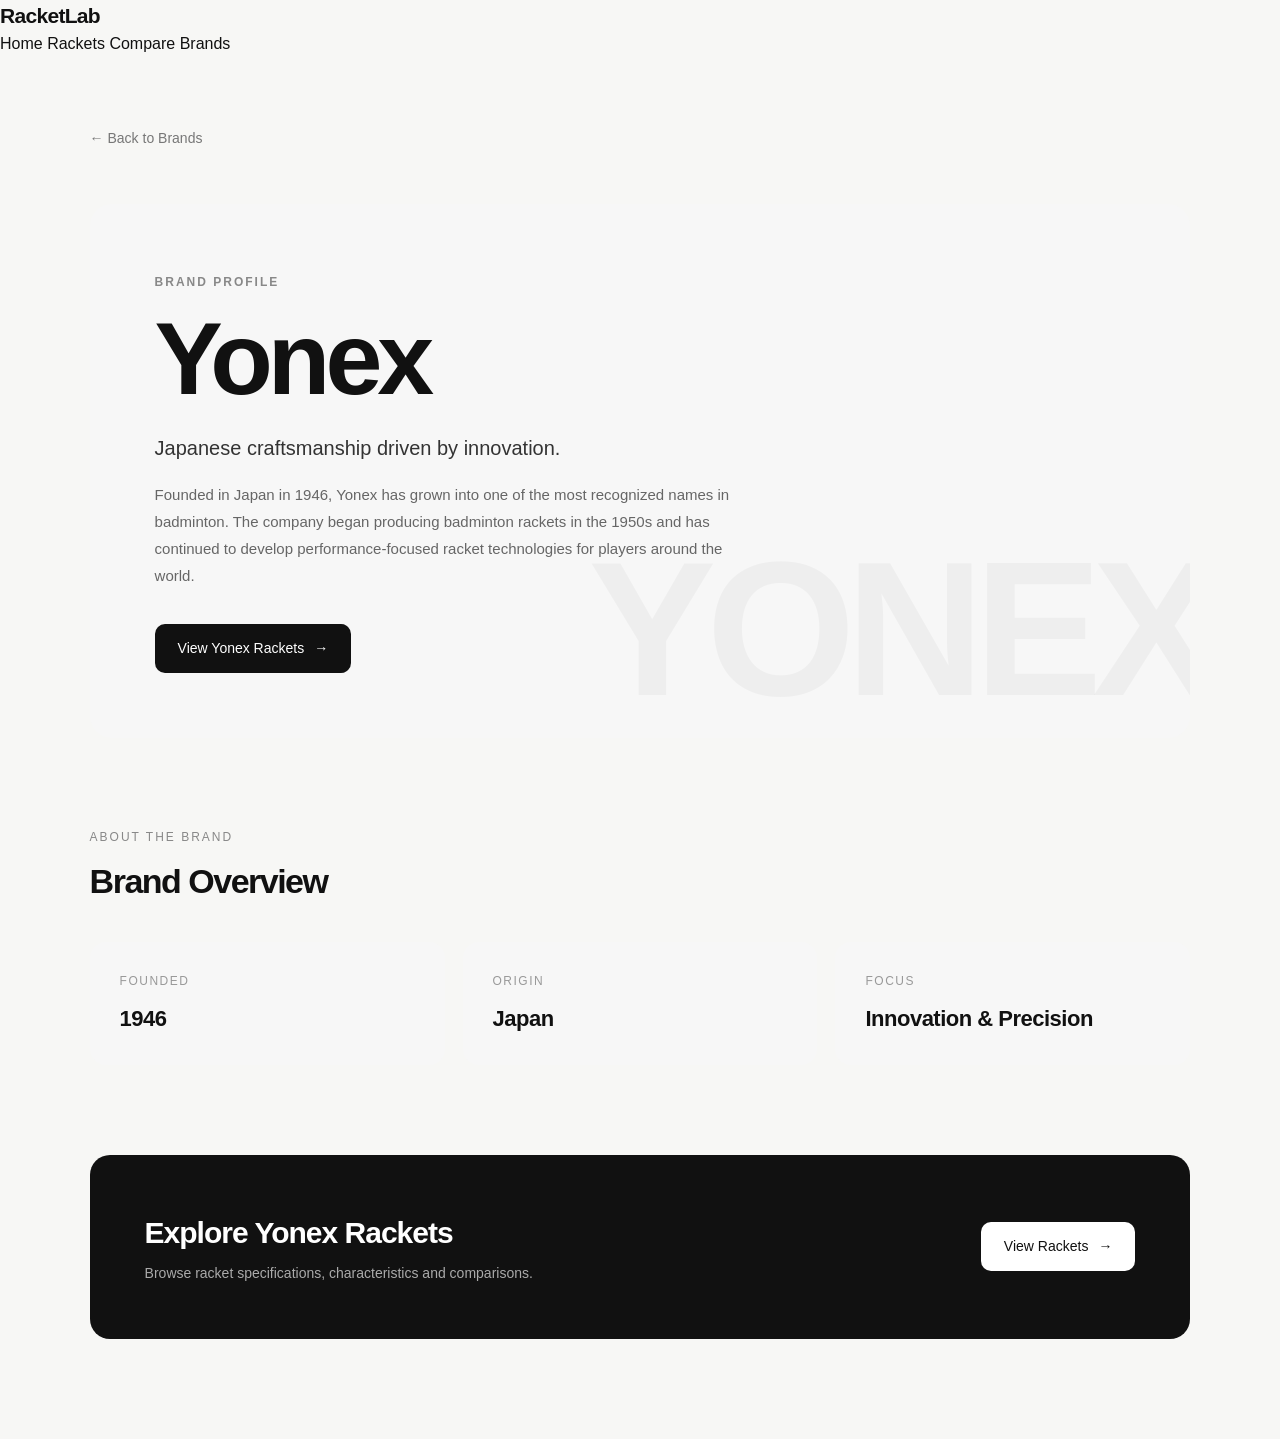
==== brand.html @ 1e46c730 "Create brand.html" ====
<!DOCTYPE html>
<html lang="en">

<head>
    <meta charset="UTF-8">

    <meta
        name="viewport"
        content="width=device-width, initial-scale=1.0"
    >

    <title>Brand — RacketLab</title>

    <link rel="stylesheet" href="style.css">

    <style>

        /* =========================================================
           BRAND DETAIL PAGE ONLY
           Does not change the rest of RacketLab.
        ========================================================= */

        .brand-detail-page {
            padding: 70px 7% 100px;
            max-width: 1400px;
            margin: 0 auto;
        }


        /* BACK LINK */

        .brand-back {
            display: inline-flex;
            align-items: center;
            gap: 8px;

            margin-bottom: 55px;

            color: #777;
            text-decoration: none;
            font-size: 14px;

            transition:
                color 0.25s ease,
                transform 0.25s ease;
        }

        .brand-back:hover {
            color: #111;
            transform: translateX(-4px);
        }


        /* HERO */

        .brand-detail-hero {
            min-height: 400px;

            display: flex;
            align-items: center;
            justify-content: space-between;

            gap: 70px;

            padding: 65px;

            border-radius: 22px;

            background: #f7f7f7;

            overflow: hidden;

            position: relative;

            animation: brandFadeUp 0.7s ease both;
        }


        .brand-detail-content {
            max-width: 650px;
            position: relative;
            z-index: 2;
        }


        .brand-label {
            display: inline-block;

            margin-bottom: 22px;

            font-size: 12px;
            font-weight: 600;

            letter-spacing: 2px;
            text-transform: uppercase;

            color: #888;
        }


        .brand-detail-title {
            font-size: clamp(55px, 8vw, 105px);

            line-height: 0.9;
            letter-spacing: -5px;

            margin: 0 0 28px;

            font-weight: 700;
        }


        .brand-detail-tagline {
            font-size: 20px;
            line-height: 1.5;

            margin-bottom: 18px;

            color: #333;
        }


        .brand-detail-description {
            max-width: 600px;

            color: #666;

            font-size: 15px;
            line-height: 1.8;

            margin-bottom: 35px;
        }


        /* BUTTON */

        .brand-racket-button {
            display: inline-flex;
            align-items: center;
            justify-content: center;

            gap: 10px;

            padding: 14px 23px;

            border-radius: 10px;

            background: #111;
            color: white;

            text-decoration: none;

            font-size: 14px;
            font-weight: 500;

            transition:
                transform 0.25s ease,
                box-shadow 0.25s ease,
                background 0.25s ease;
        }


        .brand-racket-button:hover {
            transform: translateY(-3px);

            box-shadow:
                0 10px 25px rgba(0, 0, 0, 0.15);

            background: #222;
        }


        .brand-racket-button .arrow {
            transition: transform 0.25s ease;
        }


        .brand-racket-button:hover .arrow {
            transform: translateX(4px);
        }


        /* LARGE BACKGROUND BRAND TEXT */

        .brand-background-text {
            position: absolute;

            right: -20px;
            bottom: -35px;

            font-size: clamp(90px, 15vw, 230px);

            font-weight: 700;
            letter-spacing: -10px;

            color: rgba(0, 0, 0, 0.035);

            user-select: none;
            pointer-events: none;

            white-space: nowrap;
        }


        /* INFORMATION */

        .brand-info-section {
            margin-top: 90px;

            animation: brandFadeUp 0.7s ease 0.15s both;
        }


        .brand-info-header {
            margin-bottom: 35px;
        }


        .brand-info-header span {
            display: block;

            color: #888;

            font-size: 12px;
            letter-spacing: 2px;

            text-transform: uppercase;

            margin-bottom: 10px;
        }


        .brand-info-header h2 {
            font-size: 34px;
            letter-spacing: -1.5px;

            margin: 0;
        }


        /* FACT CARDS */

        .brand-facts {
            display: grid;

            grid-template-columns:
                repeat(3, minmax(0, 1fr));

            gap: 18px;
        }


        .brand-fact {
            padding: 30px;

            background: #f7f7f7;

            border-radius: 16px;

            transition:
                transform 0.3s ease,
                box-shadow 0.3s ease;
        }


        .brand-fact:hover {
            transform: translateY(-5px);

            box-shadow:
                0 14px 35px rgba(0, 0, 0, 0.07);
        }


        .brand-fact-label {
            font-size: 12px;

            color: #999;

            text-transform: uppercase;

            letter-spacing: 1.5px;

            margin-bottom: 12px;
        }


        .brand-fact-value {
            font-size: 22px;

            font-weight: 600;

            letter-spacing: -0.5px;
        }


        /* BOTTOM CTA */

        .brand-bottom-cta {
            margin-top: 90px;

            padding: 55px;

            border-radius: 20px;

            background: #111;
            color: white;

            display: flex;

            justify-content: space-between;
            align-items: center;

            gap: 30px;

            animation: brandFadeUp 0.7s ease 0.25s both;
        }


        .brand-bottom-cta h2 {
            margin: 0 0 8px;

            font-size: 30px;
            letter-spacing: -1px;
        }


        .brand-bottom-cta p {
            margin: 0;

            color: #aaa;
            font-size: 14px;
        }


        .brand-bottom-cta .brand-racket-button {
            background: white;
            color: #111;

            flex-shrink: 0;
        }


        /* ANIMATION */

        @keyframes brandFadeUp {

            from {
                opacity: 0;
                transform: translateY(18px);
            }

            to {
                opacity: 1;
                transform: translateY(0);
            }

        }


        /* MOBILE */

        @media (max-width: 800px) {

            .brand-detail-page {
                padding:
                    40px 5% 70px;
            }


            .brand-detail-hero {
                padding: 40px 28px;

                min-height: 420px;
            }


            .brand-detail-title {
                letter-spacing: -3px;
            }


            .brand-detail-tagline {
                font-size: 18px;
            }


            .brand-facts {
                grid-template-columns: 1fr;
            }


            .brand-bottom-cta {
                flex-direction: column;
                align-items: flex-start;

                padding: 38px 28px;
            }


            .brand-background-text {
                right: -10px;
                bottom: -15px;
            }

        }


        /* Accessibility */

        @media (prefers-reduced-motion: reduce) {

            .brand-detail-hero,
            .brand-info-section,
            .brand-bottom-cta {
                animation: none;
            }

            .brand-fact,
            .brand-racket-button,
            .brand-back {
                transition: none;
            }

        }

    </style>

</head>


<body>


    <!-- =========================================================
         NAVIGATION
         Keep this identical to your other pages
    ========================================================= -->

    <nav>

        <a href="index.html" class="logo">
            RacketLab
        </a>

        <div class="nav-links">

            <a href="index.html">
                Home
            </a>

            <a href="rackets.html">
                Rackets
            </a>

            <a href="compare.html">
                Compare
            </a>

            <a href="brands.html" class="active">
                Brands
            </a>

        </div>

    </nav>



    <!-- =========================================================
         BRAND PAGE
    ========================================================= -->

    <main class="brand-detail-page">


        <a
            href="brands.html"
            class="brand-back"
        >
            ← Back to Brands
        </a>



        <!-- HERO -->

        <section class="brand-detail-hero">

            <div class="brand-detail-content">

                <span class="brand-label">
                    Brand Profile
                </span>


                <h1
                    id="brandTitle"
                    class="brand-detail-title"
                >
                    Yonex
                </h1>


                <p
                    id="brandTagline"
                    class="brand-detail-tagline"
                >
                </p>


                <p
                    id="brandDescription"
                    class="brand-detail-description"
                >
                </p>


                <a
                    id="brandRacketButton"
                    class="brand-racket-button"
                    href="rackets.html"
                >

                    <span id="brandButtonText">
                        View Rackets
                    </span>

                    <span class="arrow">
                        →
                    </span>

                </a>

            </div>


            <div
                id="brandBackgroundText"
                class="brand-background-text"
            >
                YONEX
            </div>

        </section>



        <!-- BRAND INFORMATION -->

        <section class="brand-info-section">

            <div class="brand-info-header">

                <span>
                    About the Brand
                </span>

                <h2>
                    Brand Overview
                </h2>

            </div>


            <div class="brand-facts">


                <div class="brand-fact">

                    <div class="brand-fact-label">
                        Founded
                    </div>

                    <div
                        id="brandFounded"
                        class="brand-fact-value"
                    >
                    </div>

                </div>



                <div class="brand-fact">

                    <div class="brand-fact-label">
                        Origin
                    </div>

                    <div
                        id="brandOrigin"
                        class="brand-fact-value"
                    >
                    </div>

                </div>



                <div class="brand-fact">

                    <div class="brand-fact-label">
                        Focus
                    </div>

                    <div
                        id="brandFocus"
                        class="brand-fact-value"
                    >
                    </div>

                </div>


            </div>

        </section>



        <!-- BOTTOM BUTTON -->

        <section class="brand-bottom-cta">

            <div>

                <h2 id="brandBottomTitle">
                    Explore Yonex Rackets
                </h2>

                <p>
                    Browse racket specifications,
                    characteristics and comparisons.
                </p>

            </div>


            <a
                id="brandBottomButton"
                class="brand-racket-button"
                href="rackets.html"
            >

                View Rackets

                <span class="arrow">
                    →
                </span>

            </a>

        </section>


    </main>



    <script>

        /* =========================================================
           BRAND DATA
        ========================================================= */

        const brands = {

            Yonex: {

                name: "Yonex",

                tagline:
                    "Japanese craftsmanship driven by innovation.",

                description:
                    "Founded in Japan in 1946, Yonex has grown into one of the most recognized names in badminton. The company began producing badminton rackets in the 1950s and has continued to develop performance-focused racket technologies for players around the world.",

                founded:
                    "1946",

                origin:
                    "Japan",

                focus:
                    "Innovation & Precision",

                racketUrl:
                    "rackets.html?brand=Yonex"

            },


            Victor: {

                name: "Victor",

                tagline:
                    "Performance equipment built around badminton.",

                description:
                    "Founded in Taipei in 1968, Victor has developed into a global badminton equipment brand focused on rackets, footwear, apparel and accessories. The company works closely with professional players and badminton organizations while continuing to develop performance-oriented equipment.",

                founded:
                    "1968",

                origin:
                    "Taiwan",

                focus:
                    "Performance & Control",

                racketUrl:
                    "rackets.html?brand=Victor"

            }

        };



        /* =========================================================
           GET BRAND FROM URL
        ========================================================= */

        const params =
            new URLSearchParams(
                window.location.search
            );


        let brandName =
            params.get("brand");


        /* Fix capitalization if needed */

        if (brandName) {

            brandName =
                brandName.charAt(0).toUpperCase()
                +
                brandName.slice(1).toLowerCase();

        }


        /* Default */

        if (!brands[brandName]) {

            brandName = "Yonex";

        }


        const brand =
            brands[brandName];



        /* =========================================================
           UPDATE PAGE
        ========================================================= */

        document.title =
            `${brand.name} — RacketLab`;


        document.getElementById(
            "brandTitle"
        ).textContent =
            brand.name;


        document.getElementById(
            "brandBackgroundText"
        ).textContent =
            brand.name.toUpperCase();


        document.getElementById(
            "brandTagline"
        ).textContent =
            brand.tagline;


        document.getElementById(
            "brandDescription"
        ).textContent =
            brand.description;


        document.getElementById(
            "brandFounded"
        ).textContent =
            brand.founded;


        document.getElementById(
            "brandOrigin"
        ).textContent =
            brand.origin;


        document.getElementById(
            "brandFocus"
        ).textContent =
            brand.focus;


        document.getElementById(
            "brandButtonText"
        ).textContent =
            `View ${brand.name} Rackets`;


        document.getElementById(
            "brandRacketButton"
        ).href =
            brand.racketUrl;


        document.getElementById(
            "brandBottomButton"
        ).href =
            brand.racketUrl;


        document.getElementById(
            "brandBottomTitle"
        ).textContent =
            `Explore ${brand.name} Rackets`;

    </script>


</body>

</html>
---- style.css ----
* {
    box-sizing: border-box;
    margin: 0;
    padding: 0;
}


body {

    font-family:
        Inter,
        Arial,
        sans-serif;

    background: #f7f7f5;

    color: #111;

    line-height: 1.5;

}


a {

    color: inherit;

    text-decoration: none;

}


.navbar {

    height: 76px;

    padding:
        0 6%;

    display: flex;

    align-items: center;

    justify-content: space-between;

    background: rgba(247,247,245,.92);

    border-bottom:
        1px solid #e5e5e2;

    position: sticky;

    top: 0;

    z-index: 100;

    backdrop-filter: blur(12px);

}


.logo {

    font-size: 21px;

    font-weight: 800;

    letter-spacing: -0.7px;

}


.navbar nav {

    display: flex;

    gap: 32px;

}


.navbar nav a {

    color: #777;

    font-size: 14px;

    transition: .2s;

}


.navbar nav a:hover,
.navbar nav a.active {

    color: #111;

}


.hero {
    min-height: 650px;
    display: grid;
    grid-template-columns: 1fr 1fr;
    align-items: center;
    gap: 40px;
    padding: 80px 8%;
    overflow: hidden;
}

.hero-content {
    max-width: 760px;
}

.hero-visual {
    height: 560px;
    display: flex;
    align-items: center;
    justify-content: center;
}

.hero-visual img {
    width: 100%;
    height: 100%;
    object-fit: contain;
    object-position: center;
    display: block;
}


.hero-content {

    max-width: 760px;

}


.eyebrow {

    font-size: 11px;

    letter-spacing: 2px;

    font-weight: 700;

    color: #777;

    margin-bottom: 18px;

}


.hero h1 {

    font-size:
        clamp(54px, 8vw, 100px);

    line-height: .94;

    letter-spacing: -5px;

    margin-bottom: 30px;

}


.hero-description {

    max-width: 540px;

    font-size: 18px;

    color: #666;

    margin-bottom: 35px;

}


.primary-button {

    display: inline-block;

    background: #111;

    color: white;

    padding:
        14px 22px;

    border-radius: 30px;

    font-size: 14px;

    font-weight: 600;

    transition: .2s;

}


.primary-button:hover {

    transform: translateY(-2px);

}


.home-section,
.explorer {

    padding:
        80px 7%;

}


.section-header {

    display: flex;

    justify-content: space-between;

    align-items: end;

    margin-bottom: 35px;

}


.section-header h2,
.page-header h1 {

    font-size: 42px;

    letter-spacing: -2px;

}


.text-link {

    font-size: 14px;

    color: #777;

}


.page-header {

    padding:
        100px 7% 50px;

}


.page-header h1 {

    font-size: 64px;

    margin-bottom: 15px;

}


.page-header > p:last-child {

    color: #777;

}


.racket-grid {

    display: grid;

    grid-template-columns:
        repeat(3, 1fr);

    gap: 22px;

}


.racket-card {

    background: white;

    border: 1px solid #e7e7e4;

    border-radius: 18px;

    overflow: hidden;

    cursor: pointer;

    transition:
        transform .25s,
        box-shadow .25s;

}


.racket-card:hover {

    transform: translateY(-5px);

    box-shadow:
        0 15px 35px rgba(0,0,0,.07);

}


/* =========================
   RACKET CARD IMAGE
   ========================= */

.racket-image {
    height: 310px;
    position: relative;

    display: flex;
    align-items: center;
    justify-content: center;

    background: #f7f7f5;

    overflow: hidden;
}

/* subtle inner lighting */
.racket-image::before {
    content: "";
    position: absolute;
    inset: 0;

    background:
        radial-gradient(
            circle at 50% 45%,
            rgba(255,255,255,0.95) 0%,
            rgba(255,255,255,0.55) 45%,
            rgba(245,245,242,0) 75%
        );

    pointer-events: none;
}

/* racket image */
.racket-image img {
    position: relative;
    z-index: 1;

    width: 88%;
    height: 88%;

    object-fit: contain;

    padding: 12px;

    box-sizing: border-box;

    transition:
        transform .35s ease,
        filter .35s ease;
}

/* premium hover effect */
.racket-card:hover .racket-image img {
    transform: scale(1.04);
    filter: brightness(1.02);
}

.racket-card-info {

    padding: 22px;

}


.brand {

    color: #888;

    font-size: 12px;

    margin-bottom: 5px;

}


.racket-card h3 {

    font-size: 20px;

    letter-spacing: -.5px;

    margin-bottom: 7px;

}


.racket-meta {

    color: #777;

    font-size: 13px;

}


.mini-stats {

    display: flex;

    gap: 25px;

    margin-top: 20px;

    font-size: 11px;

    color: #888;

}


.mini-stats strong {

    display: block;

    color: #111;

    font-size: 17px;

}


.search-box {

    margin-bottom: 22px;

}


.search-box input {

    width: 100%;

    padding: 17px 20px;

    border:
        1px solid #ddd;

    border-radius: 12px;

    background: white;

    font-size: 15px;

    outline: none;

}


.search-box input:focus {

    border-color: #111;

}


.filters {

    display: flex;

    gap: 8px;

    margin-bottom: 35px;

}


.filter-button {

    border:
        1px solid #ddd;

    background: white;

    padding:
        9px 17px;

    border-radius: 30px;

    cursor: pointer;

}


.filter-button.active {

    background: #111;

    color: white;

    border-color: #111;

}


.explorer-top {

    display: flex;

    justify-content: space-between;

    align-items: center;

    margin-bottom: 20px;

    color: #777;

    font-size: 13px;

}


#sort-select {

    padding: 9px 13px;

    border:
        1px solid #ddd;

    border-radius: 8px;

    background: white;

}


/* DETAIL PAGE */


.racket-detail {

    max-width: 1200px;

    margin: auto;

    padding:
        55px 6% 100px;

}


.back-link {

    color: #777;

    font-size: 13px;

}


.detail-hero-grid {

    display: grid;

    grid-template-columns:
        1fr 1fr;

    gap: 70px;

    align-items: center;

    padding:
        50px 0 70px;

}


.detail-image {

    height: 500px;

    background: #f1f1ee;

    border-radius: 22px;

    display: flex;

    align-items: center;

    justify-content: center;

}


.detail-image img {

    width: 85%;

    height: 85%;

    object-fit: contain;

}


.detail-heading h1 {

    font-size:
        clamp(45px, 6vw, 75px);

    line-height: .95;

    letter-spacing: -4px;

    margin-bottom: 18px;

}


.detail-category {

    color: #777;

    margin-bottom: 40px;

}


.quick-specs {

    display: grid;

    grid-template-columns:
        repeat(3, 1fr);

    border-top:
        1px solid #ddd;

    border-bottom:
        1px solid #ddd;

}


.quick-specs div {

    padding:
        18px 10px;

}


.quick-specs span {

    display: block;

    font-size: 11px;

    color: #888;

    margin-bottom: 4px;

}


.quick-specs strong {

    font-size: 14px;

}


.detail-tabs {

    max-width: 1200px;

    margin:
        0 auto;

    padding:
        0 6%;

    display: flex;

    gap: 35px;

    border-bottom:
        1px solid #ddd;

}


.detail-tab {

    border: none;

    background: none;

    padding:
        17px 0;

    font-size: 14px;

    color: #888;

    cursor: pointer;

    position: relative;

}


.detail-tab.active {

    color: #111;

}


.detail-tab.active::after {

    content: "";

    position: absolute;

    left: 0;

    right: 0;

    bottom: -1px;

    height: 2px;

    background: #111;

}


.detail-content {

    max-width: 1200px;

    margin:
        0 auto;

    padding:
        45px 6% 100px;

}


.characteristic-grid {

    display: grid;

    grid-template-columns:
        repeat(2, 1fr);

    gap:
        20px 50px;

}


.rating-row {

    padding:
        10px 0;

}


.rating-label {

    display: flex;

    justify-content: space-between;

    font-size: 13px;

    margin-bottom: 8px;

}


.rating-bar {

    height: 5px;

    background: #e5e5e2;

    border-radius: 10px;

    overflow: hidden;

}


.rating-fill {

    height: 100%;

    background: #111;

}


.spec-table {

    max-width: 800px;

}


.spec-row {

    display: flex;

    justify-content: space-between;

    padding:
        17px 0;

    border-bottom:
        1px solid #e5e5e2;

    font-size: 14px;

}


.spec-row span {

    color: #777;

}


.description-box {

    max-width: 850px;

}


.description-box > p {

    font-size: 19px;

    line-height: 1.8;

    white-space: pre-line;

}


.description-columns {

    display: grid;

    grid-template-columns:
        1fr 1fr;

    gap: 50px;

    margin-top: 50px;

}


.description-columns h3 {

    margin-bottom: 15px;

}


.description-columns li {

    list-style: none;

    color: #666;

    margin-bottom: 8px;

}


.not-found {

    text-align: center;

    padding: 150px 20px;

}


footer {

    padding:
        50px 7%;

    border-top:
        1px solid #e5e5e2;

    color: #888;

}


.footer-logo {

    color: #111;

    font-weight: 800;

    margin-bottom: 5px;

}


/* MOBILE */


@media (max-width: 800px) {

    .navbar {

        padding:
            0 5%;

    }


    .navbar nav {

        gap: 15px;

    }


    .navbar nav a {

        font-size: 12px;

    }


    .hero {

        min-height: 550px;

        padding:
            60px 7%;

    }


    .hero h1 {

        letter-spacing: -3px;

    }


    .racket-grid {

        grid-template-columns:
            1fr;

    }


    .detail-hero-grid {

        grid-template-columns:
            1fr;

        gap: 35px;

    }


    .detail-image {

        height: 350px;

    }


    .characteristic-grid {

        grid-template-columns:
            1fr;

    }


    .description-columns {

        grid-template-columns:
            1fr;

    }


    .page-header h1 {

        font-size: 48px;

    }

}
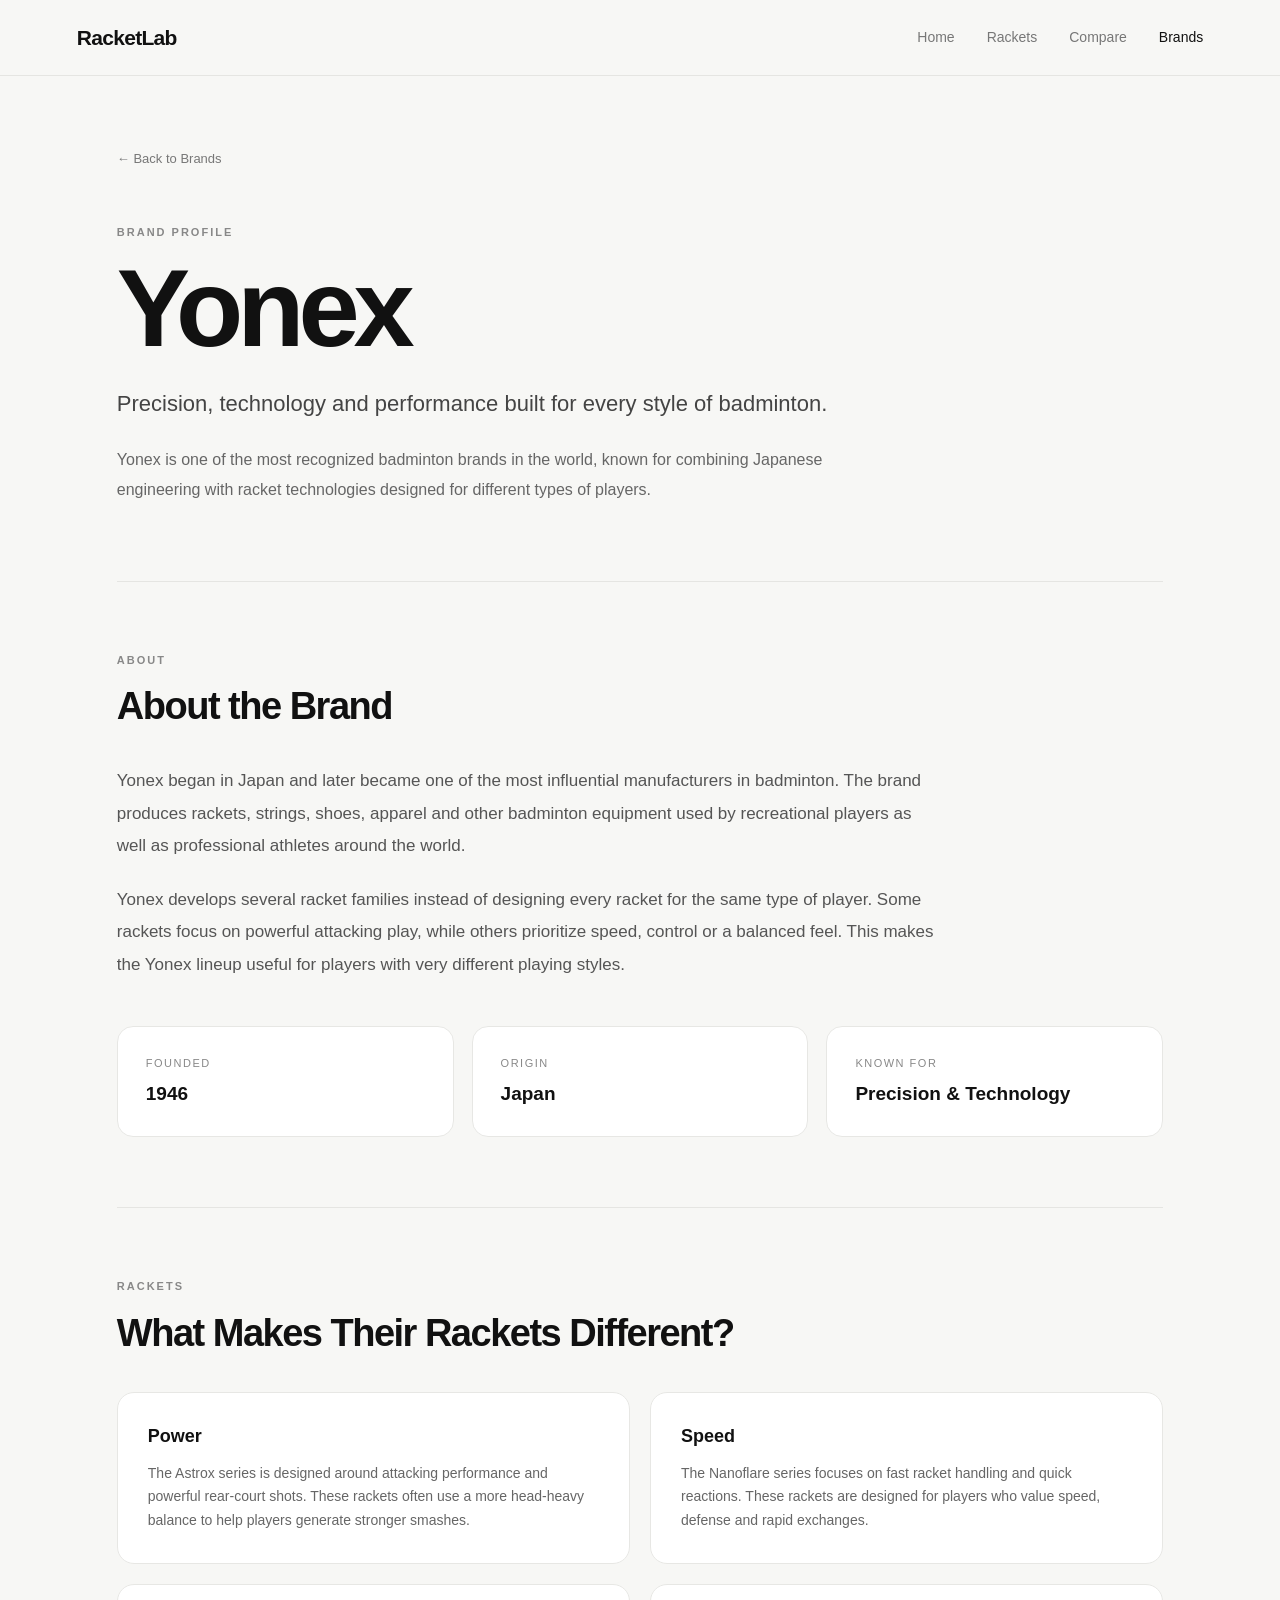
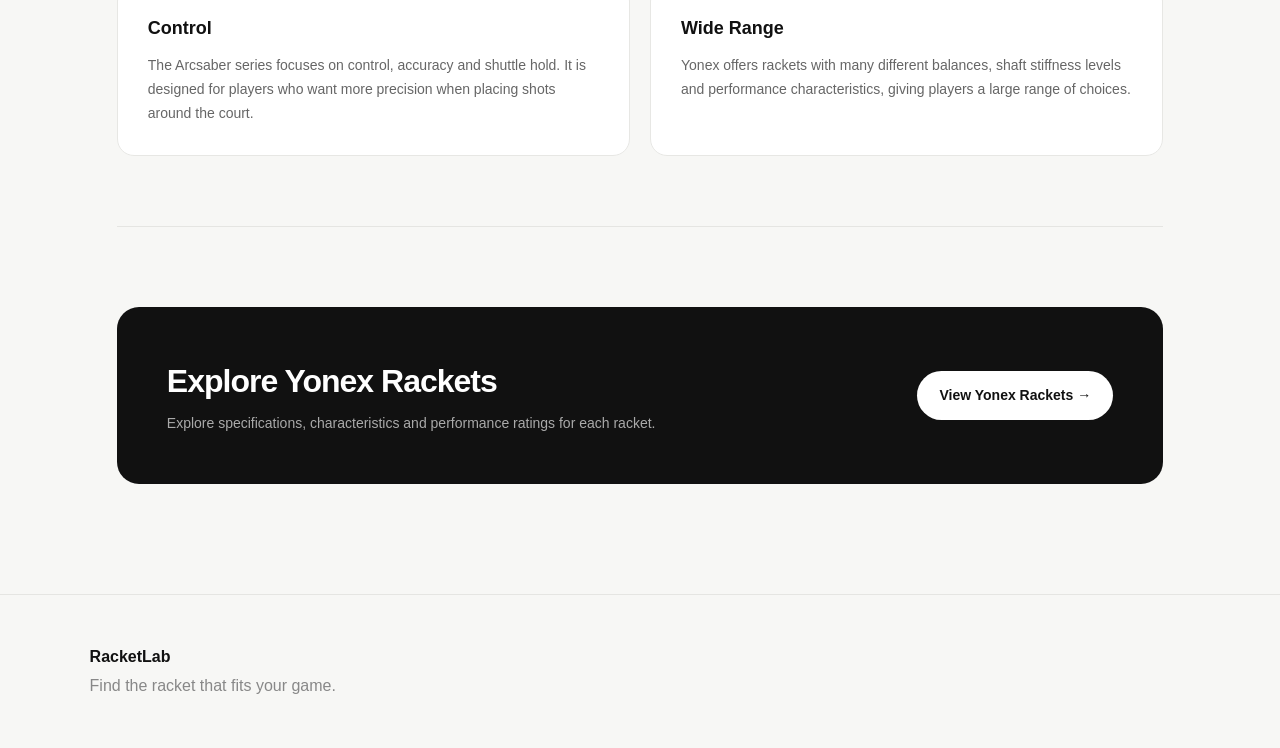
==== commit 69c0dc12: "Update brand.html" ====
--- a/brand.html
+++ b/brand.html
@@ -16,371 +16,348 @@
     <style>
 
         /* =========================================================
-           BRAND DETAIL PAGE ONLY
-           Does not change the rest of RacketLab.
+           BRAND DETAIL PAGE
         ========================================================= */
 
         .brand-detail-page {
-            padding: 70px 7% 100px;
-            max-width: 1400px;
+            max-width: 1200px;
             margin: 0 auto;
-        }
-
-
-        /* BACK LINK */
+            padding: 70px 6% 110px;
+        }
+
+
+        /* BACK BUTTON */
 
         .brand-back {
-            display: inline-flex;
-            align-items: center;
-            gap: 8px;
+            display: inline-block;
 
             margin-bottom: 55px;
 
+            font-size: 13px;
             color: #777;
-            text-decoration: none;
-            font-size: 14px;
-
-            transition:
-                color 0.25s ease,
-                transform 0.25s ease;
+
+            transition: 0.2s;
         }
 
         .brand-back:hover {
             color: #111;
-            transform: translateX(-4px);
-        }
-
-
-        /* HERO */
-
-        .brand-detail-hero {
-            min-height: 400px;
-
-            display: flex;
-            align-items: center;
-            justify-content: space-between;
-
-            gap: 70px;
-
-            padding: 65px;
-
-            border-radius: 22px;
-
-            background: #f7f7f7;
-
-            overflow: hidden;
-
-            position: relative;
-
-            animation: brandFadeUp 0.7s ease both;
-        }
-
-
-        .brand-detail-content {
-            max-width: 650px;
-            position: relative;
-            z-index: 2;
+            transform: translateX(-3px);
+        }
+
+
+        /* BRAND HERO */
+
+        .brand-hero {
+            padding-bottom: 75px;
+
+            border-bottom:
+                1px solid #e5e5e2;
         }
 
 
         .brand-label {
-            display: inline-block;
+            font-size: 11px;
+
+            font-weight: 700;
+
+            letter-spacing: 2px;
+
+            text-transform: uppercase;
+
+            color: #888;
+
+            margin-bottom: 18px;
+        }
+
+
+        .brand-title {
+            font-size:
+                clamp(60px, 10vw, 110px);
+
+            line-height: 0.9;
+
+            letter-spacing: -6px;
+
+            margin-bottom: 30px;
+        }
+
+
+        .brand-tagline {
+            max-width: 750px;
+
+            font-size: 22px;
+
+            line-height: 1.5;
+
+            color: #444;
+
+            margin-bottom: 25px;
+        }
+
+
+        .brand-intro {
+            max-width: 760px;
+
+            font-size: 16px;
+
+            line-height: 1.9;
+
+            color: #666;
+        }
+
+
+
+        /* =========================================================
+           BRAND INFORMATION
+        ========================================================= */
+
+        .brand-section {
+            padding: 70px 0;
+
+            border-bottom:
+                1px solid #e5e5e2;
+        }
+
+
+        .brand-section-header {
+            margin-bottom: 30px;
+        }
+
+
+        .brand-section-header p {
+            font-size: 11px;
+
+            font-weight: 700;
+
+            letter-spacing: 2px;
+
+            color: #888;
+
+            text-transform: uppercase;
+
+            margin-bottom: 10px;
+        }
+
+
+        .brand-section-header h2 {
+            font-size: 38px;
+
+            letter-spacing: -1.5px;
+        }
+
+
+        .brand-description {
+            max-width: 820px;
+        }
+
+
+        .brand-description p {
+            font-size: 17px;
+
+            line-height: 1.9;
+
+            color: #555;
 
             margin-bottom: 22px;
-
-            font-size: 12px;
-            font-weight: 600;
-
-            letter-spacing: 2px;
-            text-transform: uppercase;
-
-            color: #888;
-        }
-
-
-        .brand-detail-title {
-            font-size: clamp(55px, 8vw, 105px);
-
-            line-height: 0.9;
-            letter-spacing: -5px;
-
-            margin: 0 0 28px;
-
-            font-weight: 700;
-        }
-
-
-        .brand-detail-tagline {
-            font-size: 20px;
-            line-height: 1.5;
-
-            margin-bottom: 18px;
-
-            color: #333;
-        }
-
-
-        .brand-detail-description {
-            max-width: 600px;
-
-            color: #666;
-
-            font-size: 15px;
-            line-height: 1.8;
-
-            margin-bottom: 35px;
-        }
-
-
-        /* BUTTON */
-
-        .brand-racket-button {
-            display: inline-flex;
-            align-items: center;
-            justify-content: center;
-
-            gap: 10px;
-
-            padding: 14px 23px;
-
-            border-radius: 10px;
-
-            background: #111;
-            color: white;
-
-            text-decoration: none;
-
-            font-size: 14px;
-            font-weight: 500;
-
-            transition:
-                transform 0.25s ease,
-                box-shadow 0.25s ease,
-                background 0.25s ease;
-        }
-
-
-        .brand-racket-button:hover {
-            transform: translateY(-3px);
-
-            box-shadow:
-                0 10px 25px rgba(0, 0, 0, 0.15);
-
-            background: #222;
-        }
-
-
-        .brand-racket-button .arrow {
-            transition: transform 0.25s ease;
-        }
-
-
-        .brand-racket-button:hover .arrow {
-            transform: translateX(4px);
-        }
-
-
-        /* LARGE BACKGROUND BRAND TEXT */
-
-        .brand-background-text {
-            position: absolute;
-
-            right: -20px;
-            bottom: -35px;
-
-            font-size: clamp(90px, 15vw, 230px);
-
-            font-weight: 700;
-            letter-spacing: -10px;
-
-            color: rgba(0, 0, 0, 0.035);
-
-            user-select: none;
-            pointer-events: none;
-
-            white-space: nowrap;
-        }
-
-
-        /* INFORMATION */
-
-        .brand-info-section {
-            margin-top: 90px;
-
-            animation: brandFadeUp 0.7s ease 0.15s both;
-        }
-
-
-        .brand-info-header {
-            margin-bottom: 35px;
-        }
-
-
-        .brand-info-header span {
-            display: block;
-
-            color: #888;
-
-            font-size: 12px;
-            letter-spacing: 2px;
-
-            text-transform: uppercase;
-
-            margin-bottom: 10px;
-        }
-
-
-        .brand-info-header h2 {
-            font-size: 34px;
-            letter-spacing: -1.5px;
-
-            margin: 0;
-        }
-
-
-        /* FACT CARDS */
+        }
+
+
+
+        /* =========================================================
+           BRAND FACTS
+        ========================================================= */
 
         .brand-facts {
             display: grid;
 
             grid-template-columns:
-                repeat(3, minmax(0, 1fr));
+                repeat(3, 1fr);
 
             gap: 18px;
+
+            margin-top: 45px;
         }
 
 
         .brand-fact {
+            background: white;
+
+            border:
+                1px solid #e7e7e4;
+
+            border-radius: 16px;
+
+            padding: 28px;
+        }
+
+
+        .brand-fact span {
+            display: block;
+
+            font-size: 11px;
+
+            color: #888;
+
+            text-transform: uppercase;
+
+            letter-spacing: 1.5px;
+
+            margin-bottom: 8px;
+        }
+
+
+        .brand-fact strong {
+            font-size: 19px;
+        }
+
+
+
+        /* =========================================================
+           CHARACTER
+        ========================================================= */
+
+        .brand-character-grid {
+            display: grid;
+
+            grid-template-columns:
+                repeat(2, 1fr);
+
+            gap: 20px;
+        }
+
+
+        .brand-character-card {
+            background: white;
+
+            border:
+                1px solid #e7e7e4;
+
+            border-radius: 17px;
+
             padding: 30px;
 
-            background: #f7f7f7;
-
-            border-radius: 16px;
-
             transition:
-                transform 0.3s ease,
-                box-shadow 0.3s ease;
-        }
-
-
-        .brand-fact:hover {
-            transform: translateY(-5px);
+                transform .25s ease,
+                box-shadow .25s ease;
+        }
+
+
+        .brand-character-card:hover {
+            transform:
+                translateY(-4px);
 
             box-shadow:
-                0 14px 35px rgba(0, 0, 0, 0.07);
-        }
-
-
-        .brand-fact-label {
-            font-size: 12px;
-
-            color: #999;
-
-            text-transform: uppercase;
-
-            letter-spacing: 1.5px;
+                0 15px 35px
+                rgba(0,0,0,.06);
+        }
+
+
+        .brand-character-card h3 {
+            font-size: 18px;
 
             margin-bottom: 12px;
         }
 
 
-        .brand-fact-value {
-            font-size: 22px;
+        .brand-character-card p {
+            color: #666;
+
+            font-size: 14px;
+
+            line-height: 1.7;
+        }
+
+
+
+        /* =========================================================
+           CTA
+        ========================================================= */
+
+        .brand-cta {
+            margin-top: 80px;
+
+            background: #111;
+
+            color: white;
+
+            border-radius: 22px;
+
+            padding: 50px;
+
+            display: flex;
+
+            justify-content: space-between;
+
+            align-items: center;
+
+            gap: 30px;
+        }
+
+
+        .brand-cta h2 {
+            font-size: 32px;
+
+            letter-spacing: -1px;
+
+            margin-bottom: 8px;
+        }
+
+
+        .brand-cta p {
+            color: #aaa;
+
+            font-size: 14px;
+        }
+
+
+        .brand-cta-button {
+            display: inline-block;
+
+            background: white;
+
+            color: #111;
+
+            padding:
+                14px 22px;
+
+            border-radius: 30px;
+
+            font-size: 14px;
 
             font-weight: 600;
 
-            letter-spacing: -0.5px;
-        }
-
-
-        /* BOTTOM CTA */
-
-        .brand-bottom-cta {
-            margin-top: 90px;
-
-            padding: 55px;
-
-            border-radius: 20px;
-
-            background: #111;
-            color: white;
-
-            display: flex;
-
-            justify-content: space-between;
-            align-items: center;
-
-            gap: 30px;
-
-            animation: brandFadeUp 0.7s ease 0.25s both;
-        }
-
-
-        .brand-bottom-cta h2 {
-            margin: 0 0 8px;
-
-            font-size: 30px;
-            letter-spacing: -1px;
-        }
-
-
-        .brand-bottom-cta p {
-            margin: 0;
-
-            color: #aaa;
-            font-size: 14px;
-        }
-
-
-        .brand-bottom-cta .brand-racket-button {
-            background: white;
-            color: #111;
-
-            flex-shrink: 0;
-        }
-
-
-        /* ANIMATION */
-
-        @keyframes brandFadeUp {
-
-            from {
-                opacity: 0;
-                transform: translateY(18px);
-            }
-
-            to {
-                opacity: 1;
-                transform: translateY(0);
-            }
-
-        }
-
-
-        /* MOBILE */
+            white-space: nowrap;
+
+            transition: 0.25s;
+        }
+
+
+        .brand-cta-button:hover {
+            transform:
+                translateY(-3px);
+        }
+
+
+
+        /* =========================================================
+           MOBILE
+        ========================================================= */
 
         @media (max-width: 800px) {
 
             .brand-detail-page {
                 padding:
-                    40px 5% 70px;
+                    45px 6% 80px;
             }
 
 
-            .brand-detail-hero {
-                padding: 40px 28px;
-
-                min-height: 420px;
-            }
-
-
-            .brand-detail-title {
+            .brand-title {
                 letter-spacing: -3px;
             }
 
 
-            .brand-detail-tagline {
-                font-size: 18px;
+            .brand-tagline {
+                font-size: 19px;
             }
 
 
@@ -389,38 +366,19 @@
             }
 
 
-            .brand-bottom-cta {
+            .brand-character-grid {
+                grid-template-columns: 1fr;
+            }
+
+
+            .brand-cta {
                 flex-direction: column;
+
                 align-items: flex-start;
 
-                padding: 38px 28px;
+                padding: 35px;
             }
 
-
-            .brand-background-text {
-                right: -10px;
-                bottom: -15px;
-            }
-
-        }
-
-
-        /* Accessibility */
-
-        @media (prefers-reduced-motion: reduce) {
-
-            .brand-detail-hero,
-            .brand-info-section,
-            .brand-bottom-cta {
-                animation: none;
-            }
-
-            .brand-fact,
-            .brand-racket-button,
-            .brand-back {
-                transition: none;
-            }
-
         }
 
     </style>
@@ -432,17 +390,20 @@
 
 
     <!-- =========================================================
-         NAVIGATION
-         Keep this identical to your other pages
+         NAVBAR
     ========================================================= -->
 
-    <nav>
-
-        <a href="index.html" class="logo">
+    <header class="navbar">
+
+        <a
+            href="index.html"
+            class="logo"
+        >
             RacketLab
         </a>
 
-        <div class="nav-links">
+
+        <nav>
 
             <a href="index.html">
                 Home
@@ -456,13 +417,16 @@
                 Compare
             </a>
 
-            <a href="brands.html" class="active">
+            <a
+                href="brands.html"
+                class="active"
+            >
                 Brands
             </a>
 
-        </div>
-
-    </nav>
+        </nav>
+
+    </header>
 
 
 
@@ -484,170 +448,163 @@
 
         <!-- HERO -->
 
-        <section class="brand-detail-hero">
-
-            <div class="brand-detail-content">
-
-                <span class="brand-label">
-                    Brand Profile
-                </span>
-
-
-                <h1
-                    id="brandTitle"
-                    class="brand-detail-title"
-                >
-                    Yonex
-                </h1>
-
-
-                <p
-                    id="brandTagline"
-                    class="brand-detail-tagline"
-                >
+        <section class="brand-hero">
+
+            <p class="brand-label">
+                Brand Profile
+            </p>
+
+
+            <h1
+                id="brandTitle"
+                class="brand-title"
+            >
+                Yonex
+            </h1>
+
+
+            <p
+                id="brandTagline"
+                class="brand-tagline"
+            >
+            </p>
+
+
+            <p
+                id="brandIntro"
+                class="brand-intro"
+            >
+            </p>
+
+        </section>
+
+
+
+        <!-- ABOUT -->
+
+        <section class="brand-section">
+
+            <div class="brand-section-header">
+
+                <p>
+                    About
                 </p>
 
-
-                <p
-                    id="brandDescription"
-                    class="brand-detail-description"
-                >
+                <h2>
+                    About the Brand
+                </h2>
+
+            </div>
+
+
+            <div class="brand-description">
+
+                <p id="aboutParagraph1"></p>
+
+                <p id="aboutParagraph2"></p>
+
+            </div>
+
+
+            <div class="brand-facts">
+
+
+                <div class="brand-fact">
+
+                    <span>
+                        Founded
+                    </span>
+
+                    <strong id="brandFounded">
+                    </strong>
+
+                </div>
+
+
+
+                <div class="brand-fact">
+
+                    <span>
+                        Origin
+                    </span>
+
+                    <strong id="brandOrigin">
+                    </strong>
+
+                </div>
+
+
+
+                <div class="brand-fact">
+
+                    <span>
+                        Known For
+                    </span>
+
+                    <strong id="brandKnownFor">
+                    </strong>
+
+                </div>
+
+
+            </div>
+
+        </section>
+
+
+
+        <!-- RACKET CHARACTER -->
+
+        <section class="brand-section">
+
+            <div class="brand-section-header">
+
+                <p>
+                    Rackets
                 </p>
 
-
-                <a
-                    id="brandRacketButton"
-                    class="brand-racket-button"
-                    href="rackets.html"
-                >
-
-                    <span id="brandButtonText">
-                        View Rackets
-                    </span>
-
-                    <span class="arrow">
-                        →
-                    </span>
-
-                </a>
+                <h2>
+                    What Makes Their Rackets Different?
+                </h2>
 
             </div>
 
 
             <div
-                id="brandBackgroundText"
-                class="brand-background-text"
+                id="characterGrid"
+                class="brand-character-grid"
             >
-                YONEX
             </div>
 
         </section>
 
 
 
-        <!-- BRAND INFORMATION -->
-
-        <section class="brand-info-section">
-
-            <div class="brand-info-header">
-
-                <span>
-                    About the Brand
-                </span>
-
-                <h2>
-                    Brand Overview
-                </h2>
-
-            </div>
-
-
-            <div class="brand-facts">
-
-
-                <div class="brand-fact">
-
-                    <div class="brand-fact-label">
-                        Founded
-                    </div>
-
-                    <div
-                        id="brandFounded"
-                        class="brand-fact-value"
-                    >
-                    </div>
-
-                </div>
-
-
-
-                <div class="brand-fact">
-
-                    <div class="brand-fact-label">
-                        Origin
-                    </div>
-
-                    <div
-                        id="brandOrigin"
-                        class="brand-fact-value"
-                    >
-                    </div>
-
-                </div>
-
-
-
-                <div class="brand-fact">
-
-                    <div class="brand-fact-label">
-                        Focus
-                    </div>
-
-                    <div
-                        id="brandFocus"
-                        class="brand-fact-value"
-                    >
-                    </div>
-
-                </div>
-
-
-            </div>
-
-        </section>
-
-
-
-        <!-- BOTTOM BUTTON -->
-
-        <section class="brand-bottom-cta">
+        <!-- CTA -->
+
+        <section class="brand-cta">
 
             <div>
 
-                <h2 id="brandBottomTitle">
+                <h2 id="ctaTitle">
                     Explore Yonex Rackets
                 </h2>
 
                 <p>
-                    Browse racket specifications,
-                    characteristics and comparisons.
+                    Explore specifications,
+                    characteristics and performance
+                    ratings for each racket.
                 </p>
 
             </div>
 
 
             <a
-                id="brandBottomButton"
-                class="brand-racket-button"
+                id="viewRacketsButton"
                 href="rackets.html"
+                class="brand-cta-button"
             >
-
-                View Rackets
-
-                <span class="arrow">
-                    →
-                </span>
-
+                View Rackets →
             </a>
 
         </section>
@@ -657,23 +614,48 @@
 
 
 
+    <!-- =========================================================
+         FOOTER
+    ========================================================= -->
+
+    <footer>
+
+        <div class="footer-logo">
+            RacketLab
+        </div>
+
+        <p>
+            Find the racket that fits your game.
+        </p>
+
+    </footer>
+
+
+
+    <!-- =========================================================
+         BRAND DATA
+    ========================================================= -->
+
     <script>
 
-        /* =========================================================
-           BRAND DATA
-        ========================================================= */
-
-        const brands = {
+        const brandData = {
+
+
+            /* =====================================================
+               YONEX
+            ===================================================== */
 
             Yonex: {
 
-                name: "Yonex",
+                name:
+                    "Yonex",
 
                 tagline:
-                    "Japanese craftsmanship driven by innovation.",
-
-                description:
-                    "Founded in Japan in 1946, Yonex has grown into one of the most recognized names in badminton. The company began producing badminton rackets in the 1950s and has continued to develop performance-focused racket technologies for players around the world.",
+                    "Precision, technology and performance built for every style of badminton.",
+
+                intro:
+                    "Yonex is one of the most recognized badminton brands in the world, known for combining Japanese engineering with racket technologies designed for different types of players.",
+
 
                 founded:
                     "1946",
@@ -681,24 +663,80 @@
                 origin:
                     "Japan",
 
-                focus:
-                    "Innovation & Precision",
-
-                racketUrl:
+                knownFor:
+                    "Precision & Technology",
+
+
+                about1:
+                    "Yonex began in Japan and later became one of the most influential manufacturers in badminton. The brand produces rackets, strings, shoes, apparel and other badminton equipment used by recreational players as well as professional athletes around the world.",
+
+
+                about2:
+                    "Yonex develops several racket families instead of designing every racket for the same type of player. Some rackets focus on powerful attacking play, while others prioritize speed, control or a balanced feel. This makes the Yonex lineup useful for players with very different playing styles.",
+
+
+                characters: [
+
+                    {
+                        title:
+                            "Power",
+
+                        text:
+                            "The Astrox series is designed around attacking performance and powerful rear-court shots. These rackets often use a more head-heavy balance to help players generate stronger smashes."
+                    },
+
+
+                    {
+                        title:
+                            "Speed",
+
+                        text:
+                            "The Nanoflare series focuses on fast racket handling and quick reactions. These rackets are designed for players who value speed, defense and rapid exchanges."
+                    },
+
+
+                    {
+                        title:
+                            "Control",
+
+                        text:
+                            "The Arcsaber series focuses on control, accuracy and shuttle hold. It is designed for players who want more precision when placing shots around the court."
+                    },
+
+
+                    {
+                        title:
+                            "Wide Range",
+
+                        text:
+                            "Yonex offers rackets with many different balances, shaft stiffness levels and performance characteristics, giving players a large range of choices."
+                    }
+
+                ],
+
+
+                racketURL:
                     "rackets.html?brand=Yonex"
 
             },
 
 
+
+            /* =====================================================
+               VICTOR
+            ===================================================== */
+
             Victor: {
 
-                name: "Victor",
+                name:
+                    "Victor",
 
                 tagline:
-                    "Performance equipment built around badminton.",
-
-                description:
-                    "Founded in Taipei in 1968, Victor has developed into a global badminton equipment brand focused on rackets, footwear, apparel and accessories. The company works closely with professional players and badminton organizations while continuing to develop performance-oriented equipment.",
+                    "Badminton-focused engineering built around speed, power and control.",
+
+                intro:
+                    "Victor is a major badminton equipment company known for performance-focused rackets and a wide lineup designed for attacking, speed-oriented and control-focused players.",
+
 
                 founded:
                     "1968",
@@ -706,10 +744,59 @@
                 origin:
                     "Taiwan",
 
-                focus:
-                    "Performance & Control",
-
-                racketUrl:
+                knownFor:
+                    "Performance & Feel",
+
+
+                about1:
+                    "Victor began as a badminton-focused company and has grown into one of the major equipment brands in the sport. The company develops rackets, strings, footwear, clothing and accessories while working closely with competitive badminton players.",
+
+
+                about2:
+                    "Victor divides many of its high-performance rackets into distinct families. Rather than giving every racket the same feeling, each series is designed around a different playing style such as attacking power, fast racket handling or precise control.",
+
+
+                characters: [
+
+                    {
+                        title:
+                            "Power",
+
+                        text:
+                            "The Thruster series focuses on attacking performance. Many Thruster rackets use a head-heavy balance that helps players generate powerful smashes and strong rear-court shots."
+                    },
+
+
+                    {
+                        title:
+                            "Speed",
+
+                        text:
+                            "The Auraspeed series is designed around fast racket movement, quick reactions and strong repulsion. It is well suited to players who want speed without completely sacrificing attacking performance."
+                    },
+
+
+                    {
+                        title:
+                            "Control",
+
+                        text:
+                            "The DriveX series focuses on stability, control and an all-around playing feel. These rackets are designed for players who want consistent performance in multiple areas of the court."
+                    },
+
+
+                    {
+                        title:
+                            "Distinct Feel",
+
+                        text:
+                            "Victor offers noticeably different racket characteristics across its major series, allowing players to choose between powerful, fast or more controlled setups."
+                    }
+
+                ],
+
+
+                racketURL:
                     "rackets.html?brand=Victor"
 
             }
@@ -719,7 +806,7 @@
 
 
         /* =========================================================
-           GET BRAND FROM URL
+           READ BRAND FROM URL
         ========================================================= */
 
         const params =
@@ -732,38 +819,26 @@
             params.get("brand");
 
 
-        /* Fix capitalization if needed */
-
-        if (brandName) {
+        if (!brandData[brandName]) {
 
             brandName =
-                brandName.charAt(0).toUpperCase()
-                +
-                brandName.slice(1).toLowerCase();
-
-        }
-
-
-        /* Default */
-
-        if (!brands[brandName]) {
-
-            brandName = "Yonex";
+                "Yonex";
 
         }
 
 
         const brand =
-            brands[brandName];
+            brandData[brandName];
 
 
 
         /* =========================================================
-           UPDATE PAGE
+           PAGE CONTENT
         ========================================================= */
 
         document.title =
             `${brand.name} — RacketLab`;
+
 
 
         document.getElementById(
@@ -772,11 +847,6 @@
             brand.name;
 
 
-        document.getElementById(
-            "brandBackgroundText"
-        ).textContent =
-            brand.name.toUpperCase();
-
 
         document.getElementById(
             "brandTagline"
@@ -784,10 +854,12 @@
             brand.tagline;
 
 
+
         document.getElementById(
-            "brandDescription"
+            "brandIntro"
         ).textContent =
-            brand.description;
+            brand.intro;
+
 
 
         document.getElementById(
@@ -796,41 +868,100 @@
             brand.founded;
 
 
+
         document.getElementById(
             "brandOrigin"
         ).textContent =
             brand.origin;
 
 
+
         document.getElementById(
-            "brandFocus"
+            "brandKnownFor"
         ).textContent =
-            brand.focus;
+            brand.knownFor;
+
 
 
         document.getElementById(
-            "brandButtonText"
+            "aboutParagraph1"
         ).textContent =
-            `View ${brand.name} Rackets`;
+            brand.about1;
+
 
 
         document.getElementById(
-            "brandRacketButton"
-        ).href =
-            brand.racketUrl;
+            "aboutParagraph2"
+        ).textContent =
+            brand.about2;
+
 
 
         document.getElementById(
-            "brandBottomButton"
-        ).href =
-            brand.racketUrl;
-
-
-        document.getElementById(
-            "brandBottomTitle"
+            "ctaTitle"
         ).textContent =
             `Explore ${brand.name} Rackets`;
 
+
+
+        const racketButton =
+            document.getElementById(
+                "viewRacketsButton"
+            );
+
+
+        racketButton.href =
+            brand.racketURL;
+
+
+        racketButton.textContent =
+            `View ${brand.name} Rackets →`;
+
+
+
+        /* =========================================================
+           CHARACTER CARDS
+        ========================================================= */
+
+        const characterGrid =
+            document.getElementById(
+                "characterGrid"
+            );
+
+
+        brand.characters.forEach(
+            character => {
+
+                const card =
+                    document.createElement(
+                        "div"
+                    );
+
+
+                card.className =
+                    "brand-character-card";
+
+
+                card.innerHTML = `
+
+                    <h3>
+                        ${character.title}
+                    </h3>
+
+                    <p>
+                        ${character.text}
+                    </p>
+
+                `;
+
+
+                characterGrid.appendChild(
+                    card
+                );
+
+            }
+        );
+
     </script>
 
 
--- a/style.css
+++ b/style.css
@@ -1016,3 +1016,83 @@
     }
 
 }
+/* =========================================================
+   RACKETLAB — SUBTLE ANIMATIONS
+========================================================= */
+
+@keyframes pageFadeUp {
+
+    from {
+        opacity: 0;
+        transform: translateY(12px);
+    }
+
+    to {
+        opacity: 1;
+        transform: translateY(0);
+    }
+
+}
+
+
+/* Page entrance */
+
+main {
+    animation: pageFadeUp 0.55s ease both;
+}
+
+
+/* Cards */
+
+.racket-card,
+.brand-card,
+.comparison-card {
+    transition:
+        transform 0.3s ease,
+        box-shadow 0.3s ease;
+}
+
+
+.racket-card:hover,
+.brand-card:hover,
+.comparison-card:hover {
+    transform: translateY(-5px);
+}
+
+
+/* Buttons */
+
+button,
+.btn,
+.primary-button {
+    transition:
+        transform 0.25s ease,
+        box-shadow 0.25s ease;
+}
+
+
+button:hover,
+.btn:hover,
+.primary-button:hover {
+    transform: translateY(-2px);
+}
+
+
+/* Accessibility */
+
+@media (prefers-reduced-motion: reduce) {
+
+    main {
+        animation: none;
+    }
+
+    .racket-card,
+    .brand-card,
+    .comparison-card,
+    button,
+    .btn,
+    .primary-button {
+        transition: none;
+    }
+
+}
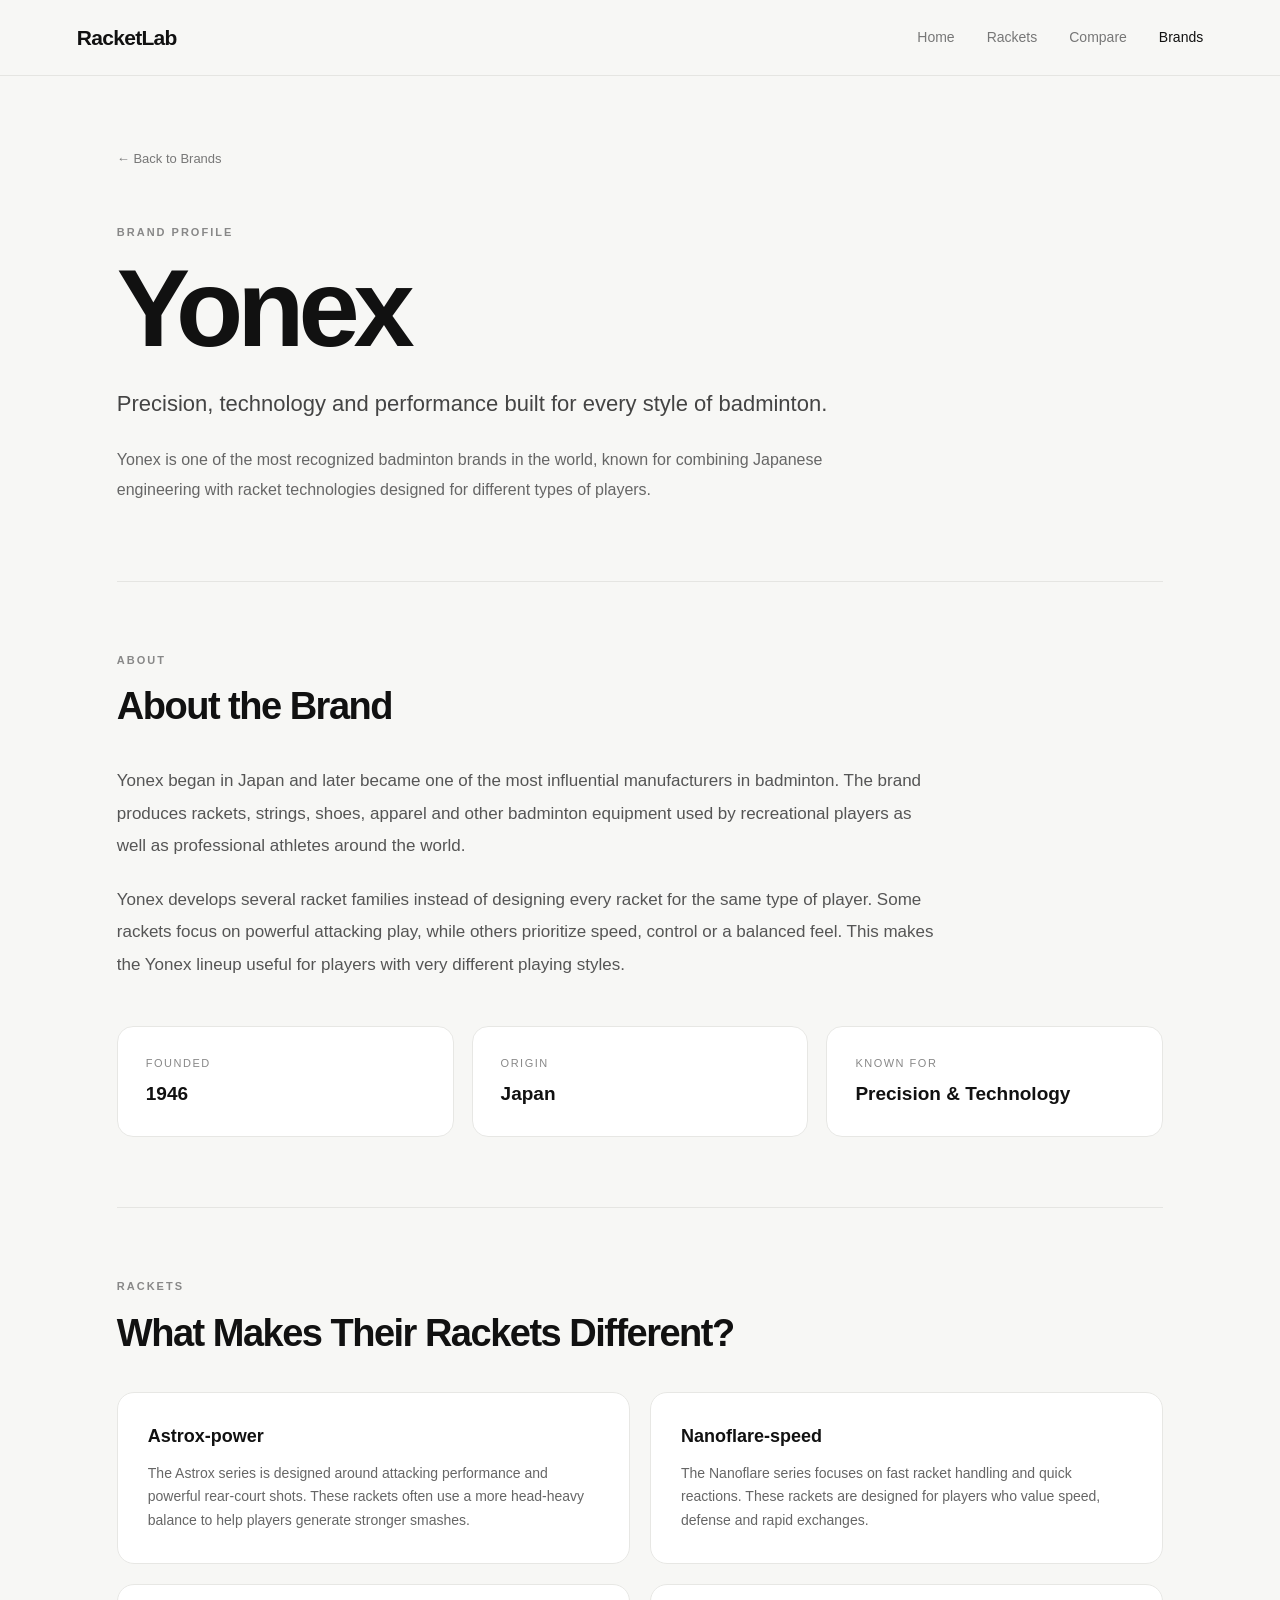
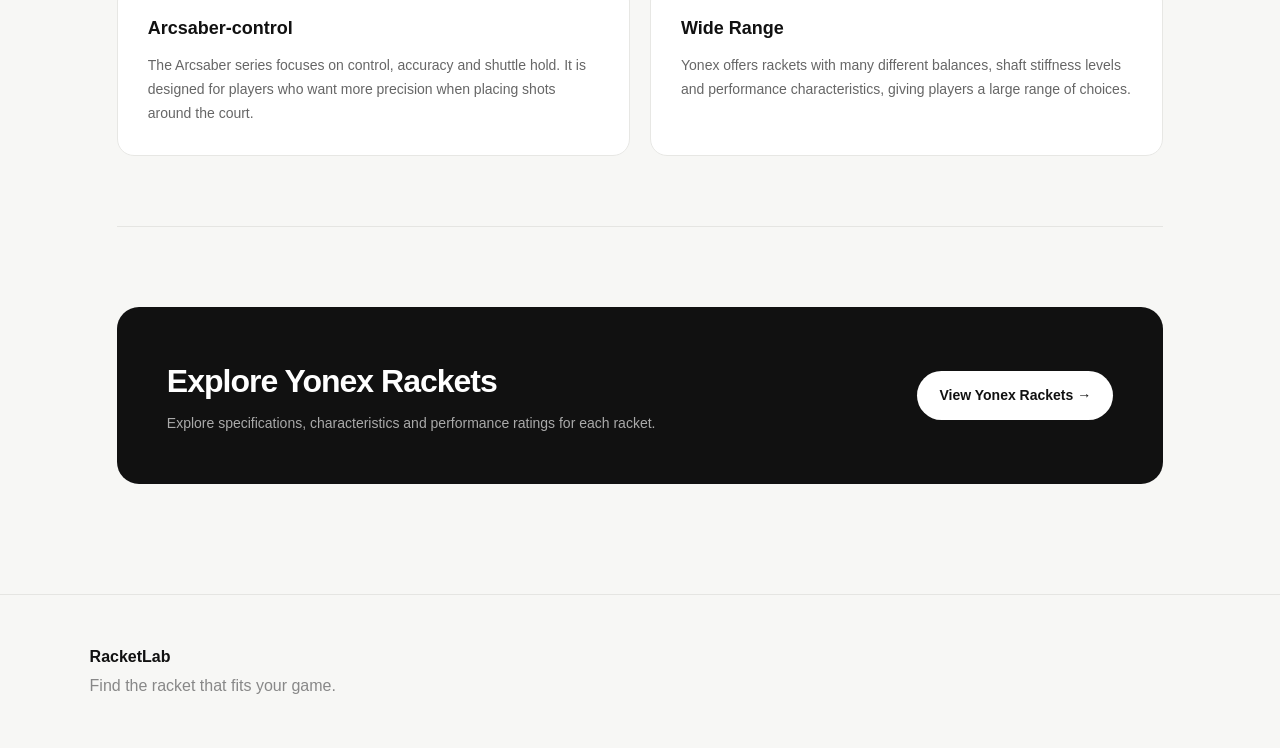
==== commit 53f61263: "Update brand.html" ====
--- a/brand.html
+++ b/brand.html
@@ -679,7 +679,7 @@
 
                     {
                         title:
-                            "Power",
+                            "Astrox-power",
 
                         text:
                             "The Astrox series is designed around attacking performance and powerful rear-court shots. These rackets often use a more head-heavy balance to help players generate stronger smashes."
@@ -688,7 +688,7 @@
 
                     {
                         title:
-                            "Speed",
+                            "Nanoflare-speed",
 
                         text:
                             "The Nanoflare series focuses on fast racket handling and quick reactions. These rackets are designed for players who value speed, defense and rapid exchanges."
@@ -697,7 +697,7 @@
 
                     {
                         title:
-                            "Control",
+                            "Arcsaber-control",
 
                         text:
                             "The Arcsaber series focuses on control, accuracy and shuttle hold. It is designed for players who want more precision when placing shots around the court."
